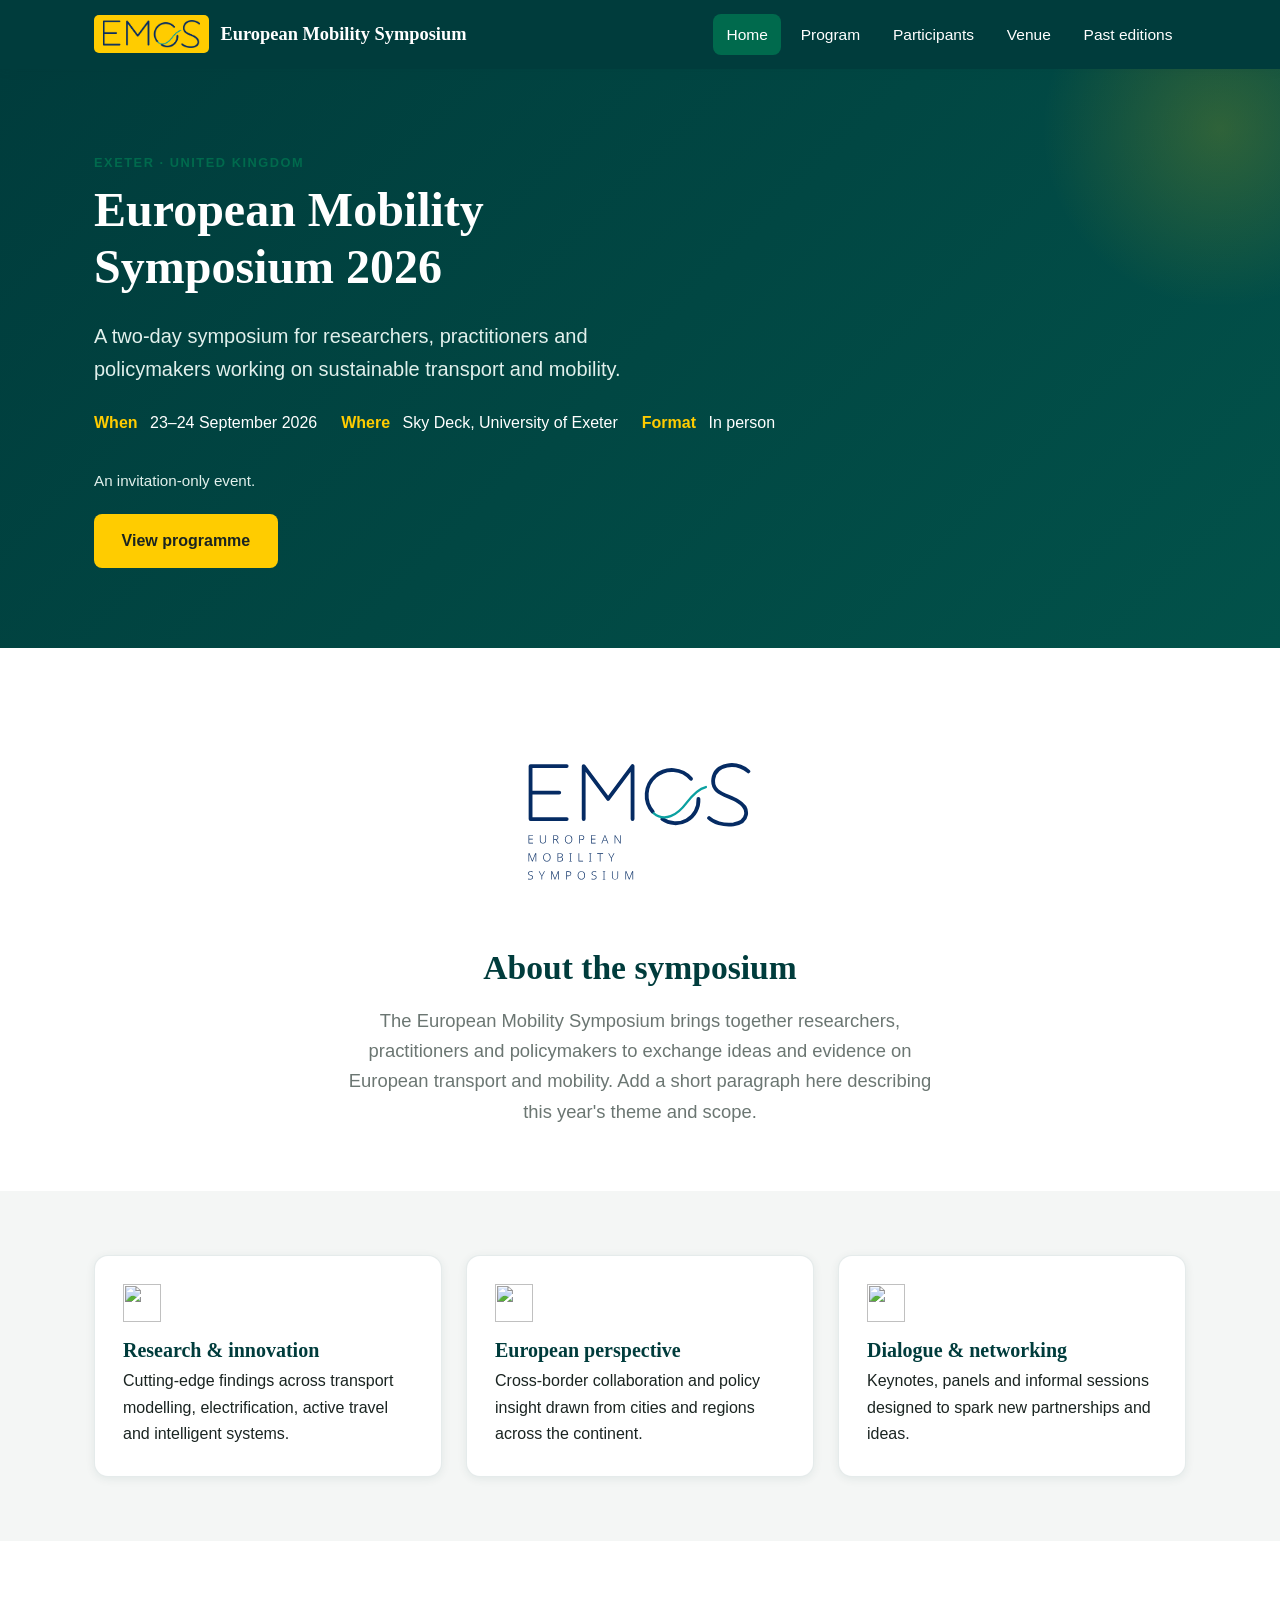
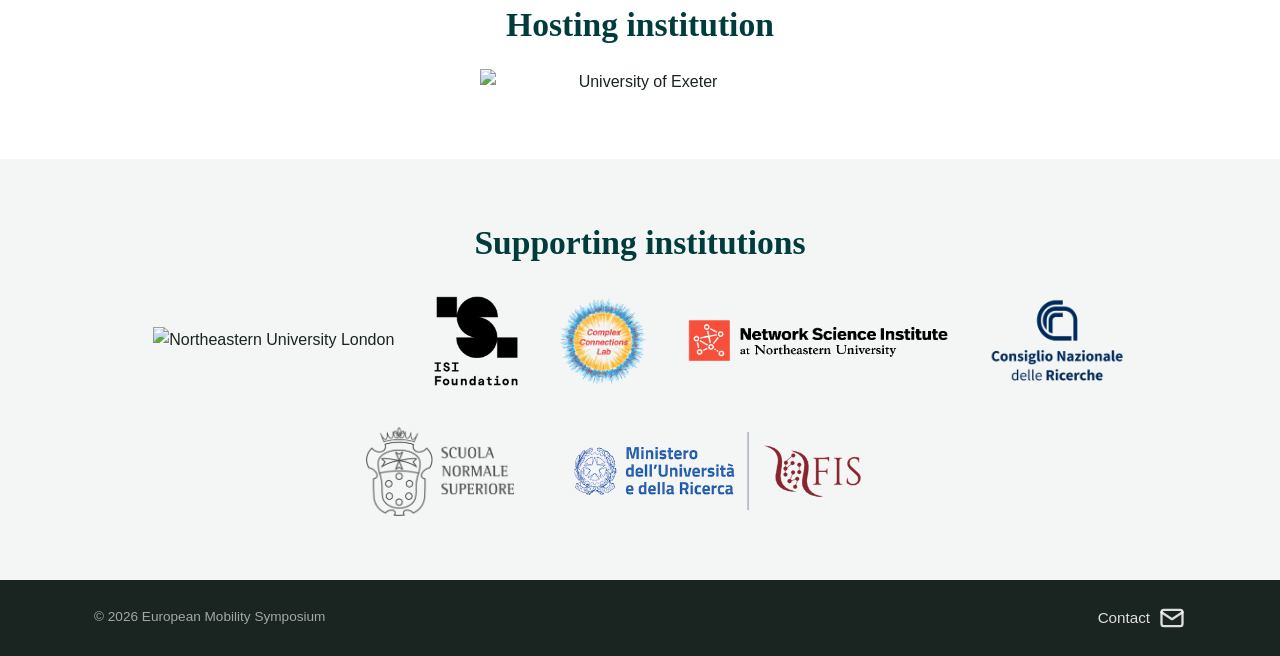
==== index.html @ 762434c1 "Add EMoS logo: simple mark in nav, full logo in about section" ====
<!DOCTYPE html>
<html lang="en">
<head>
  <meta charset="UTF-8" />
  <meta name="viewport" content="width=device-width, initial-scale=1.0" />
  <title>European Mobility Symposium</title>
  <meta name="description" content="The European Mobility Symposium brings together researchers, practitioners and policymakers shaping the future of sustainable mobility across Europe." />
  <link rel="stylesheet" href="styles.css" />
</head>
<body>
  <a class="sr-only" href="#main">Skip to content</a>

  <header class="site-header">
    <nav class="nav" aria-label="Primary">
      <a class="nav__brand" href="index.html">
        <span class="nav__logo"><img src="logos/EMoSSimple.png" alt="" /></span>
        <span>European Mobility Symposium</span>
      </a>
      <button class="nav__toggle" aria-expanded="false" aria-controls="nav-links" aria-label="Toggle navigation">&#9776;</button>
      <ul class="nav__links" id="nav-links">
        <li><a href="index.html" class="is-active">Home</a></li>
        <li><a href="program.html">Program</a></li>
        <li><a href="participants.html">Participants</a></li>
        <li><a href="venue.html">Venue</a></li>
        <li><a href="past-editions.html">Past editions</a></li>
      </ul>
    </nav>
  </header>

  <main id="main">
    <section class="hero">
      <div class="hero__anim" aria-hidden="true">
        <svg id="hero-map" viewBox="0 0 700 560" preserveAspectRatio="xMidYMid slice"></svg>
      </div>
      <div class="container hero__content">
        <p class="eyebrow">Exeter &middot; United Kingdom</p>
        <h1>European Mobility Symposium 2026</h1>
        <p class="hero__lead">A two-day symposium for researchers, practitioners and policymakers working on sustainable transport and mobility.</p>
        <div class="hero__meta">
          <div class="hero__meta-item"><span>When</span>&nbsp;23&ndash;24 September 2026</div>
          <div class="hero__meta-item"><span>Where</span>&nbsp;Sky Deck, University of Exeter</div>
          <div class="hero__meta-item"><span>Format</span>&nbsp;In person</div>
        </div>
        <p style="margin: 0 0 1.25rem; color: var(--green-tint); font-size: 0.95rem;">An invitation-only event.</p>
        <div class="hero__actions">
          <a class="btn btn--primary" href="program.html">View programme</a>
        </div>
      </div>
    </section>

    <section class="section">
      <div class="container text-center">
        <img class="about-logo" src="logos/EMoS_logo.svg" alt="European Mobility Symposium" />
        <h2>About the symposium</h2>
        <p class="lead" style="margin: 0 auto;">The European Mobility Symposium brings together researchers, practitioners and policymakers to exchange ideas and evidence on European transport and mobility. Add a short paragraph here describing this year's theme and scope.</p>
      </div>
    </section>

    <section class="section section--tint">
      <div class="container">
        <div class="grid grid--3">
          <article class="card">
            <img class="card__icon-img" src="icons/mobility.png" alt="" />
            <h3>Research &amp; innovation</h3>
            <p>Cutting-edge findings across transport modelling, electrification, active travel and intelligent systems.</p>
          </article>
          <article class="card">
            <img class="card__icon-img" src="icons/europe.png" alt="" />
            <h3>European perspective</h3>
            <p>Cross-border collaboration and policy insight drawn from cities and regions across the continent.</p>
          </article>
          <article class="card">
            <img class="card__icon-img" src="icons/chat.png" alt="" />
            <h3>Dialogue &amp; networking</h3>
            <p>Keynotes, panels and informal sessions designed to spark new partnerships and ideas.</p>
          </article>
        </div>
      </div>
    </section>

    <section class="section">
      <div class="container text-center">
        <h2>Hosting institution</h2>
        <img class="host-logo" src="logos/Exeter.png" alt="University of Exeter" />
      </div>
    </section>

    <section class="section section--tint">
      <div class="container text-center">
        <h2>Supporting institutions</h2>
        <div class="logo-row">
          <img src="logos/NE-London.png" alt="Northeastern University London" style="max-height: 90px; width: auto;" />
          <img src="logos/isi_logo.png" alt="ISI Foundation" style="max-height: 90px; width: auto;" />
          <img src="logos/complex_connection_low.png" alt="Complex Connections Lab" style="max-height: 90px; width: auto;" />
          <img src="logos/netsi_hi.gif" alt="Network Science Institute at Northeastern University" style="max-height: 90px; max-width: 260px; width: auto;" />
          <img src="logos/logo_CNR.png" alt="Consiglio Nazionale delle Ricerche" style="max-height: 90px; width: auto;" />
          <img src="logos/SNS_logo.png" alt="Scuola Normale Superiore" style="max-height: 90px; width: auto;" />
          <img src="logos/MUR-FIS.png" alt="Ministero dell'Università e della Ricerca — Fondo Italiano per la Scienza" style="max-height: 90px; width: auto;" />
        </div>
      </div>
    </section>

  </main>

  <footer class="site-footer">
    <div class="container footer-row">
      <p class="footer-copy">&copy; 2026 European Mobility Symposium</p>
      <a href="#" class="footer-email" onclick="return emailUs(event)" aria-label="Email the symposium team">
        <span>Contact</span>
        <svg width="28" height="28" viewBox="0 0 24 24" fill="none" stroke="currentColor" stroke-width="2" stroke-linecap="round" stroke-linejoin="round" aria-hidden="true">
          <rect x="3" y="5" width="18" height="14" rx="2"></rect>
          <path d="m3 7 9 6 9-6"></path>
        </svg>
      </a>
    </div>
  </footer>

  <script>
    function emailUs(e) {
      if (e) e.preventDefault();
      var user = 'ems';
      var domain = 'biocomplexlab.org';
      window.location.href = 'mailto:' + user + String.fromCharCode(64) + domain;
      return false;
    }
    (function () {
      var toggle = document.querySelector('.nav__toggle');
      var links = document.getElementById('nav-links');
      if (toggle && links) {
        toggle.addEventListener('click', function () {
          var open = links.classList.toggle('is-open');
          toggle.setAttribute('aria-expanded', open ? 'true' : 'false');
        });
      }
    })();
  </script>

  <script src="https://cdnjs.cloudflare.com/ajax/libs/d3/7.8.5/d3.min.js"></script>
  <script src="https://cdnjs.cloudflare.com/ajax/libs/topojson/3.0.2/topojson.min.js"></script>
  <script>
    (function () {
      var el = document.getElementById('hero-map');
      if (!el || typeof d3 === 'undefined' || typeof topojson === 'undefined') return;

      var W = 700, H = 560;
      var cities = {
        Exeter:[-3.53,50.72], London:[-0.13,51.51], Dublin:[-6.26,53.35], Paris:[2.35,48.85],
        Brussels:[4.35,50.85], Amsterdam:[4.90,52.37], Berlin:[13.40,52.52], Munich:[11.58,48.14],
        Zurich:[8.54,47.37], Vienna:[16.37,48.21], Prague:[14.42,50.08], Warsaw:[21.01,52.23],
        Copenhagen:[12.57,55.68], Stockholm:[18.07,59.33], Oslo:[10.75,59.91], Helsinki:[24.94,60.17],
        Madrid:[-3.70,40.42], Barcelona:[2.17,41.39], Lisbon:[-9.14,38.72], Rome:[12.50,41.90],
        Athens:[23.73,37.98], Budapest:[19.04,47.50], Milan:[9.19,45.46]
      };
      var links = [
        ['Exeter','London'],['Exeter','Dublin'],['Exeter','Paris'],['Exeter','Madrid'],['Exeter','Berlin'],
        ['Exeter','Rome'],['Exeter','Lisbon'],['Exeter','Stockholm'],['Exeter','Athens'],
        ['London','Paris'],['London','Amsterdam'],['Paris','Madrid'],['Paris','Berlin'],['Paris','Milan'],
        ['Paris','Brussels'],['Berlin','Warsaw'],['Berlin','Copenhagen'],['Berlin','Prague'],['Berlin','Vienna'],
        ['Madrid','Barcelona'],['Madrid','Lisbon'],['Rome','Milan'],['Rome','Athens'],['Rome','Vienna'],
        ['Vienna','Budapest'],['Warsaw','Helsinki'],['Copenhagen','Stockholm'],['Stockholm','Oslo'],
        ['Stockholm','Helsinki'],['Munich','Zurich'],['Zurich','Milan'],['Amsterdam','Berlin']
      ];

      function arc(a, b) {
        if (!a || !b) return "";
        var x1=a[0], y1=a[1], x2=b[0], y2=b[1];
        var dx=x2-x1, dy=y2-y1, dr=Math.hypot(dx,dy) || 1;
        var mx=(x1+x2)/2, my=(y1+y2)/2, k=dr*0.22;
        return 'M'+x1+','+y1+' Q'+(mx-dy/dr*k)+','+(my+dx/dr*k)+' '+x2+','+y2;
      }

      var SVGNS = 'http://www.w3.org/2000/svg';
      var svg = d3.select('#hero-map');
      d3.json('https://cdn.jsdelivr.net/npm/world-atlas@2/countries-110m.json').then(function (world) {
        var allF = topojson.feature(world, world.objects.countries).features;
        var europe = allF.filter(function (f) { var c = d3.geoCentroid(f); return c[0]>-25 && c[0]<45 && c[1]>34 && c[1]<72; });
        var proj = d3.geoMercator().fitExtent([[20,20],[W-20,H-20]], {type:'FeatureCollection', features:europe});
        var path = d3.geoPath(proj);
        svg.append('g').selectAll('path').data(europe).join('path')
          .attr('fill','rgba(159,225,203,0.05)').attr('stroke','rgba(159,225,203,0.20)').attr('stroke-width',0.6).attr('d',path);

        var P = {};
        Object.keys(cities).forEach(function (k) { P[k] = proj(cities[k]); });

        var netG = svg.append('g');
        var signalG = svg.append('g').node();
        var ringG = svg.append('g').node();
        var nodeG = svg.append('g');
        links.forEach(function (l) { netG.append('path').attr('fill','none').attr('stroke','rgba(255,255,255,0.06)').attr('stroke-width',1).attr('d', arc(P[l[0]],P[l[1]])); });
        Object.keys(P).forEach(function (k) {
          var hub = k === 'Exeter';
          nodeG.append('circle').attr('cx',P[k][0]).attr('cy',P[k][1]).attr('r', hub?4:2)
            .attr('fill', hub ? '#FFCC00' : 'rgba(255,255,255,0.7)');
        });

        var names = Object.keys(P);
        var byCity = {};
        links.forEach(function (l) { (byCity[l[0]]=byCity[l[0]]||[]).push(l[1]); (byCity[l[1]]=byCity[l[1]]||[]).push(l[0]); });

        var ripples = [], signals = [];
        var RING_MS = 2600, RING_MAXR = 46, SIG_MS = 1700;

        function spawn(city) {
          var c = P[city];
          var ring = document.createElementNS(SVGNS, 'circle');
          ring.setAttribute('fill','none'); ring.setAttribute('stroke-width','1.2');
          ring.setAttribute('cx', c[0]); ring.setAttribute('cy', c[1]); ring.setAttribute('r', 4);
          ring.setAttribute('stroke', city === 'Exeter' ? '#FFCC00' : '#9FE1CB');
          ringG.appendChild(ring);
          ripples.push({ el: ring, t0: performance.now() });

          (byCity[city] || []).forEach(function (nb) {
            if (Math.random() < 0.55) return;
            var sig = document.createElementNS(SVGNS, 'path');
            sig.setAttribute('fill','none'); sig.setAttribute('stroke','#FFCC00');
            sig.setAttribute('stroke-width','1.4'); sig.setAttribute('stroke-linecap','round');
            sig.setAttribute('d', arc(P[city], P[nb]));
            signalG.appendChild(sig);
            var len = sig.getTotalLength();
            sig.setAttribute('stroke-dasharray', len);
            sig.setAttribute('stroke-dashoffset', len);
            signals.push({ el: sig, len: len, t0: performance.now() });
          });
        }

        function loop(now) {
          for (var i = ripples.length - 1; i >= 0; i--) {
            var r = ripples[i], p = (now - r.t0) / RING_MS;
            if (p >= 1) { r.el.remove(); ripples.splice(i, 1); continue; }
            r.el.setAttribute('r', 4 + p * RING_MAXR);
            r.el.setAttribute('opacity', (1 - p) * 0.7);
          }
          for (var j = signals.length - 1; j >= 0; j--) {
            var s = signals[j], q = (now - s.t0) / SIG_MS;
            if (q >= 1) { s.el.remove(); signals.splice(j, 1); continue; }
            var draw = Math.min(q / 0.6, 1);
            s.el.setAttribute('stroke-dashoffset', s.len * (1 - draw));
            s.el.setAttribute('opacity', q < 0.6 ? 0.8 : (1 - (q - 0.6) / 0.4) * 0.8);
          }
          requestAnimationFrame(loop);
        }
        requestAnimationFrame(loop);

        spawn('Exeter');
        setInterval(function () { spawn(names[(Math.random() * names.length) | 0]); }, 1100);
        setInterval(function () { spawn('Exeter'); }, 4200);
      }).catch(function (e) { console.error('Hero map:', e); });
    })();
  </script>
</body>
</html>
---- styles.css ----
/* ==========================================================================
   European Mobility Symposium — unified stylesheet
   Palette: University of Exeter green + European Union blue & gold
   ========================================================================== */

:root {
  /* Brand core */
  --green-deep:      #003C3C;  /* Exeter deep green — primary */
  --green-highlight: #006A4D;  /* highlight green — links, accents */

  /* European accents */
  --eu-blue:         #003399;  /* EU reflex blue */
  --eu-blue-bright:  #3266ad;  /* brighter blue for lighter contexts */
  --eu-gold:         #FFCC00;  /* euro gold — primary CTA */
  --eu-gold-dark:    #B38F00;  /* gold for text on light backgrounds */

  /* Neutrals */
  --mist:            #F4F6F5;
  --slate:           #6B7672;
  --ink:             #1A2421;
  --white:           #FFFFFF;
  --green-tint:      #E1F0EC;  /* pale green surface */

  /* Typography */
  --font-sans: "Segoe UI", Roboto, Helvetica, Arial, sans-serif;
  --font-serif: Georgia, "Times New Roman", serif;

  /* Layout */
  --maxw: 1140px;
  --radius: 8px;
  --radius-lg: 14px;
  --shadow: 0 2px 10px rgba(0, 60, 60, 0.08);
  --shadow-lg: 0 8px 30px rgba(0, 60, 60, 0.12);
  --transition: 0.2s ease;
}

/* --------------------------------------------------------------------------
   Base
   -------------------------------------------------------------------------- */
*,
*::before,
*::after { box-sizing: border-box; }

html { scroll-behavior: smooth; }

body {
  margin: 0;
  font-family: var(--font-sans);
  color: var(--ink);
  background: var(--white);
  line-height: 1.65;
  -webkit-font-smoothing: antialiased;
}

h1, h2, h3, h4 {
  font-family: var(--font-serif);
  line-height: 1.2;
  color: var(--green-deep);
  margin: 0 0 0.5em;
  font-weight: 600;
}

h1 { font-size: clamp(2rem, 4vw, 3rem); }
h2 { font-size: clamp(1.5rem, 3vw, 2.1rem); }
h3 { font-size: 1.25rem; }

p { margin: 0 0 1rem; }

a {
  color: var(--green-highlight);
  text-decoration: none;
  transition: color var(--transition);
}
a:hover { color: var(--green-deep); text-decoration: underline; }

img { max-width: 100%; display: block; }

.container {
  width: 100%;
  max-width: var(--maxw);
  margin: 0 auto;
  padding: 0 1.5rem;
}

.section { padding: 4rem 0; }
.section--tint { background: var(--mist); }
.section--green {
  background: var(--green-deep);
  color: var(--white);
}
.section--green h2,
.section--green h3 { color: var(--white); }

.text-center { text-align: center; }
.lead { font-size: 1.15rem; color: var(--slate); max-width: 60ch; }
.section--green .lead { color: var(--green-tint); }

.eyebrow {
  display: inline-block;
  text-transform: uppercase;
  letter-spacing: 0.12em;
  font-size: 0.8rem;
  font-weight: 700;
  color: var(--green-highlight);
  margin-bottom: 0.5rem;
}
.section--green .eyebrow { color: var(--eu-gold); }

/* --------------------------------------------------------------------------
   Buttons
   -------------------------------------------------------------------------- */
.btn {
  display: inline-block;
  padding: 0.75rem 1.6rem;
  border-radius: var(--radius);
  font-weight: 600;
  font-size: 1rem;
  border: 2px solid transparent;
  cursor: pointer;
  transition: all var(--transition);
  text-decoration: none;
}
.btn:hover { text-decoration: none; transform: translateY(-1px); }

.btn--primary {
  background: var(--eu-gold);
  color: var(--ink);
}
.btn--primary:hover { background: #ffd633; color: var(--ink); }

.btn--secondary {
  background: transparent;
  color: var(--white);
  border-color: var(--eu-blue-bright);
}
.btn--secondary:hover { background: rgba(50, 102, 173, 0.2); color: var(--white); }

.btn--outline {
  background: transparent;
  color: var(--green-deep);
  border-color: var(--green-deep);
}
.btn--outline:hover { background: var(--green-deep); color: var(--white); }

/* --------------------------------------------------------------------------
   Header / navigation
   -------------------------------------------------------------------------- */
.site-header {
  position: sticky;
  top: 0;
  z-index: 100;
  background: var(--green-deep);
  color: var(--white);
  box-shadow: var(--shadow);
}
.nav {
  display: flex;
  align-items: center;
  justify-content: space-between;
  padding: 0.85rem 1.5rem;
  max-width: var(--maxw);
  margin: 0 auto;
}
.nav__brand {
  display: flex;
  align-items: center;
  gap: 0.7rem;
  color: var(--white);
  font-family: var(--font-serif);
  font-weight: 600;
  font-size: 1.15rem;
  text-decoration: none;
}
.nav__brand:hover { color: var(--white); text-decoration: none; }
.nav__logo {
  background: var(--eu-gold);
  border-radius: 5px;
  padding: 5px 9px;
  display: inline-flex;
  align-items: center;
  flex-shrink: 0;
}
.nav__logo img { height: 28px; width: auto; display: block; }
.nav__links {
  display: flex;
  align-items: center;
  gap: 0.35rem;
  list-style: none;
  margin: 0;
  padding: 0;
}
.nav__links a {
  display: block;
  color: var(--white);
  padding: 0.5rem 0.85rem;
  border-radius: var(--radius);
  font-size: 0.97rem;
  font-weight: 500;
  transition: background var(--transition);
}
.nav__links a:hover {
  background: rgba(255, 255, 255, 0.12);
  text-decoration: none;
  color: var(--white);
}
.nav__links a.is-active {
  background: var(--green-highlight);
  color: var(--white);
}
.nav__toggle {
  display: none;
  background: transparent;
  border: 0;
  color: var(--white);
  font-size: 1.6rem;
  cursor: pointer;
  line-height: 1;
}

@media (max-width: 820px) {
  .nav__toggle { display: block; }
  .nav__links {
    position: absolute;
    top: 100%;
    left: 0;
    right: 0;
    flex-direction: column;
    align-items: stretch;
    gap: 0;
    background: var(--green-deep);
    padding: 0.5rem 1rem 1rem;
    box-shadow: var(--shadow-lg);
    max-height: 0;
    overflow: hidden;
    transition: max-height var(--transition);
  }
  .nav__links.is-open { max-height: 24rem; }
  .nav__links a { padding: 0.75rem 0.85rem; }
}

/* --------------------------------------------------------------------------
   Hero
   -------------------------------------------------------------------------- */
.hero {
  background: linear-gradient(135deg, var(--green-deep) 0%, #02524a 100%);
  color: var(--white);
  padding: 5rem 0;
  position: relative;
  overflow: hidden;
}
.hero::after {
  content: "";
  position: absolute;
  right: -120px;
  top: -120px;
  width: 360px;
  height: 360px;
  border-radius: 50%;
  background: radial-gradient(circle, rgba(255,204,0,0.18), transparent 70%);
  z-index: 1;
  pointer-events: none;
}
.hero__content { position: relative; z-index: 2; }
.hero__anim {
  position: absolute;
  top: 0;
  right: 0;
  bottom: 0;
  width: 60%;
  z-index: 0;
  pointer-events: none;
  -webkit-mask-image: linear-gradient(to right, transparent 0%, #000 40%);
  mask-image: linear-gradient(to right, transparent 0%, #000 40%);
}
.hero__anim svg { width: 100%; height: 100%; display: block; }
@media (max-width: 900px) {
  .hero__anim { width: 100%; opacity: 0.3;
    -webkit-mask-image: none; mask-image: none; }
}
.hero h1 { color: var(--white); max-width: 18ch; }
.about-logo { display: block; width: 340px; max-width: 100%; height: auto; margin: 0 auto 1.5rem; }
.hero__lead { font-size: 1.25rem; color: var(--green-tint); max-width: 55ch; }
.hero__meta {
  display: flex;
  flex-wrap: wrap;
  gap: 1.5rem;
  margin: 1.5rem 0 2rem;
}
.hero__meta-item {
  display: flex;
  align-items: center;
  gap: 0.5rem;
  font-weight: 500;
}
.hero__meta-item span { color: var(--eu-gold); font-weight: 700; }
.hero__actions { display: flex; flex-wrap: wrap; gap: 1rem; }

/* --------------------------------------------------------------------------
   Page header (interior pages)
   -------------------------------------------------------------------------- */
.page-head {
  background: linear-gradient(135deg, var(--green-deep) 0%, #02524a 100%);
  color: var(--white);
  padding: 3.5rem 0;
}
.page-head h1 { color: var(--white); margin-bottom: 0.25rem; }
.page-head p { color: var(--green-tint); font-size: 1.1rem; margin: 0; }

/* --------------------------------------------------------------------------
   Cards & grids
   -------------------------------------------------------------------------- */
.grid {
  display: grid;
  gap: 1.5rem;
}
.grid--2 { grid-template-columns: repeat(auto-fit, minmax(280px, 1fr)); }
.grid--3 { grid-template-columns: repeat(auto-fit, minmax(240px, 1fr)); }

.card {
  background: var(--white);
  border: 1px solid rgba(0, 60, 60, 0.1);
  border-radius: var(--radius-lg);
  padding: 1.75rem;
  box-shadow: var(--shadow);
  transition: transform var(--transition), box-shadow var(--transition);
}
.card:hover { transform: translateY(-3px); box-shadow: var(--shadow-lg); }
.card__icon {
  width: 48px;
  height: 48px;
  border-radius: 50%;
  background: var(--green-tint);
  color: var(--green-deep);
  display: grid;
  place-items: center;
  font-size: 1.4rem;
  font-weight: 700;
  margin-bottom: 1rem;
}
.card__icon-img {
  display: block;
  width: 38px;
  height: 38px;
  object-fit: contain;
  margin: 0 0 1rem;
}
.card h3 { margin-bottom: 0.4rem; }
.card p:last-child { margin-bottom: 0; }

/* --------------------------------------------------------------------------
   Program / schedule
   -------------------------------------------------------------------------- */
.schedule { border-left: 3px solid var(--green-tint); margin-left: 0.5rem; }
.schedule__item {
  position: relative;
  padding: 0 0 2rem 2rem;
}
.schedule__item::before {
  content: "";
  position: absolute;
  left: -9px;
  top: 4px;
  width: 15px;
  height: 15px;
  border-radius: 50%;
  background: var(--eu-gold);
  border: 3px solid var(--white);
  box-shadow: 0 0 0 1px var(--green-highlight);
}
.schedule__time {
  font-weight: 700;
  color: var(--green-highlight);
  font-size: 0.95rem;
}
.schedule__title { margin: 0.15rem 0 0.25rem; font-size: 1.15rem; }
.schedule__meta { color: var(--slate); font-size: 0.9rem; margin: 0; }

.schedule__item--break .schedule__title {
  display: inline-block;
  background: #FFF3CC;
  color: #7A5C00;
  font-family: var(--font-sans);
  font-size: 0.95rem;
  font-weight: 600;
  padding: 0.35rem 0.9rem;
  border-radius: 999px;
}
.schedule__item--break::before { background: #E0A800; }

.day-tabs {
  display: flex;
  flex-wrap: wrap;
  gap: 0.5rem;
  margin-bottom: 2rem;
}
.day-tab {
  padding: 0.6rem 1.2rem;
  border-radius: var(--radius);
  background: var(--mist);
  color: var(--green-deep);
  font-weight: 600;
  border: 1px solid transparent;
  cursor: pointer;
}
.day-tab.is-active {
  background: var(--green-deep);
  color: var(--white);
}

/* --------------------------------------------------------------------------
   Speakers / attendees
   -------------------------------------------------------------------------- */
.person {
  text-align: center;
}
.person__photo {
  width: 130px;
  height: 130px;
  border-radius: 50%;
  margin: 0 auto 1rem;
  object-fit: cover;
  background: var(--green-tint);
  border: 4px solid var(--white);
  box-shadow: var(--shadow);
  filter: grayscale(100%);
  transition: filter 0.3s ease;
}
.person:hover .person__photo { filter: grayscale(0%); }
.person__name { margin: 0; font-size: 1.1rem; }
.person__role { color: var(--green-highlight); font-weight: 600; font-size: 0.92rem; margin: 0.1rem 0; }
.person__org { color: var(--slate); font-size: 0.88rem; margin: 0; }

/* --------------------------------------------------------------------------
   Stats
   -------------------------------------------------------------------------- */
.stats {
  display: grid;
  grid-template-columns: repeat(auto-fit, minmax(160px, 1fr));
  gap: 1.5rem;
  text-align: center;
}
.stat__num {
  font-family: var(--font-serif);
  font-size: 2.6rem;
  font-weight: 700;
  color: var(--eu-gold);
  line-height: 1;
}
.section:not(.section--green) .stat__num { color: var(--green-highlight); }
.stat__label { color: inherit; font-size: 0.95rem; margin: 0.35rem 0 0; opacity: 0.9; }

/* --------------------------------------------------------------------------
   Venue
   -------------------------------------------------------------------------- */
.split {
  display: grid;
  grid-template-columns: 1fr 1fr;
  gap: 2.5rem;
  align-items: center;
}
@media (max-width: 820px) { .split { grid-template-columns: 1fr; } }

.info-list { list-style: none; padding: 0; margin: 0; }
.info-list li {
  padding: 0.75rem 0;
  border-bottom: 1px solid rgba(0, 60, 60, 0.1);
  display: flex;
  gap: 0.75rem;
}
.info-list li:last-child { border-bottom: 0; }
.info-list strong { color: var(--green-deep); min-width: 120px; display: inline-block; }

.map-embed {
  width: 100%;
  aspect-ratio: 4 / 3;
  border: 0;
  border-radius: var(--radius-lg);
  box-shadow: var(--shadow);
}

/* --------------------------------------------------------------------------
   Past editions
   -------------------------------------------------------------------------- */
.edition {
  display: grid;
  grid-template-columns: 120px 1fr;
  gap: 1.5rem;
  align-items: center;
  padding: 1.5rem;
  border-radius: var(--radius-lg);
  background: var(--white);
  border: 1px solid rgba(0, 60, 60, 0.1);
  box-shadow: var(--shadow);
}
.edition__year {
  font-family: var(--font-serif);
  font-size: 2.2rem;
  font-weight: 700;
  color: var(--green-deep);
  text-align: center;
  border-right: 2px solid var(--green-tint);
  padding-right: 1rem;
}
.edition h3 { margin: 0 0 0.25rem; }
.edition p { margin: 0; color: var(--slate); }
@media (max-width: 560px) {
  .edition { grid-template-columns: 1fr; }
  .edition__year { border-right: 0; border-bottom: 2px solid var(--green-tint); padding: 0 0 0.5rem; }
}

/* --------------------------------------------------------------------------
   Institutions / logos
   -------------------------------------------------------------------------- */
.host-logo {
  max-width: 320px;
  height: auto;
  margin: 1.5rem auto 0;
}
.logo-row {
  display: flex;
  flex-wrap: wrap;
  justify-content: center;
  align-items: center;
  gap: 2.5rem;
  margin-top: 2rem;
}
.logo-placeholder {
  width: 180px;
  height: 90px;
  border: 1px dashed rgba(0, 60, 60, 0.3);
  border-radius: var(--radius);
  display: grid;
  place-items: center;
  color: var(--slate);
  font-size: 0.85rem;
  background: var(--white);
}

/* --------------------------------------------------------------------------
   Footer
   -------------------------------------------------------------------------- */
.site-footer {
  background: var(--ink);
  color: rgba(255, 255, 255, 0.8);
  padding: 1.5rem 0;
}
.site-footer a { color: rgba(255, 255, 255, 0.85); }
.site-footer a:hover { color: var(--eu-gold); text-decoration: none; }
.footer-row {
  display: flex;
  align-items: center;
  justify-content: space-between;
  flex-wrap: wrap;
  gap: 1rem;
}
.footer-email {
  display: inline-flex;
  align-items: center;
  gap: 0.5rem;
  color: rgba(255, 255, 255, 0.85);
  font-size: 0.95rem;
  cursor: pointer;
}
.footer-email:hover { color: var(--eu-gold); text-decoration: none; }
.footer-email svg { flex-shrink: 0; }
.footer-copy {
  margin: 0;
  font-size: 0.85rem;
  color: rgba(255, 255, 255, 0.6);
}

/* Accessibility */
.sr-only {
  position: absolute;
  width: 1px; height: 1px;
  padding: 0; margin: -1px;
  overflow: hidden; clip: rect(0,0,0,0);
  white-space: nowrap; border: 0;
}
:focus-visible { outline: 3px solid var(--eu-gold); outline-offset: 2px; }
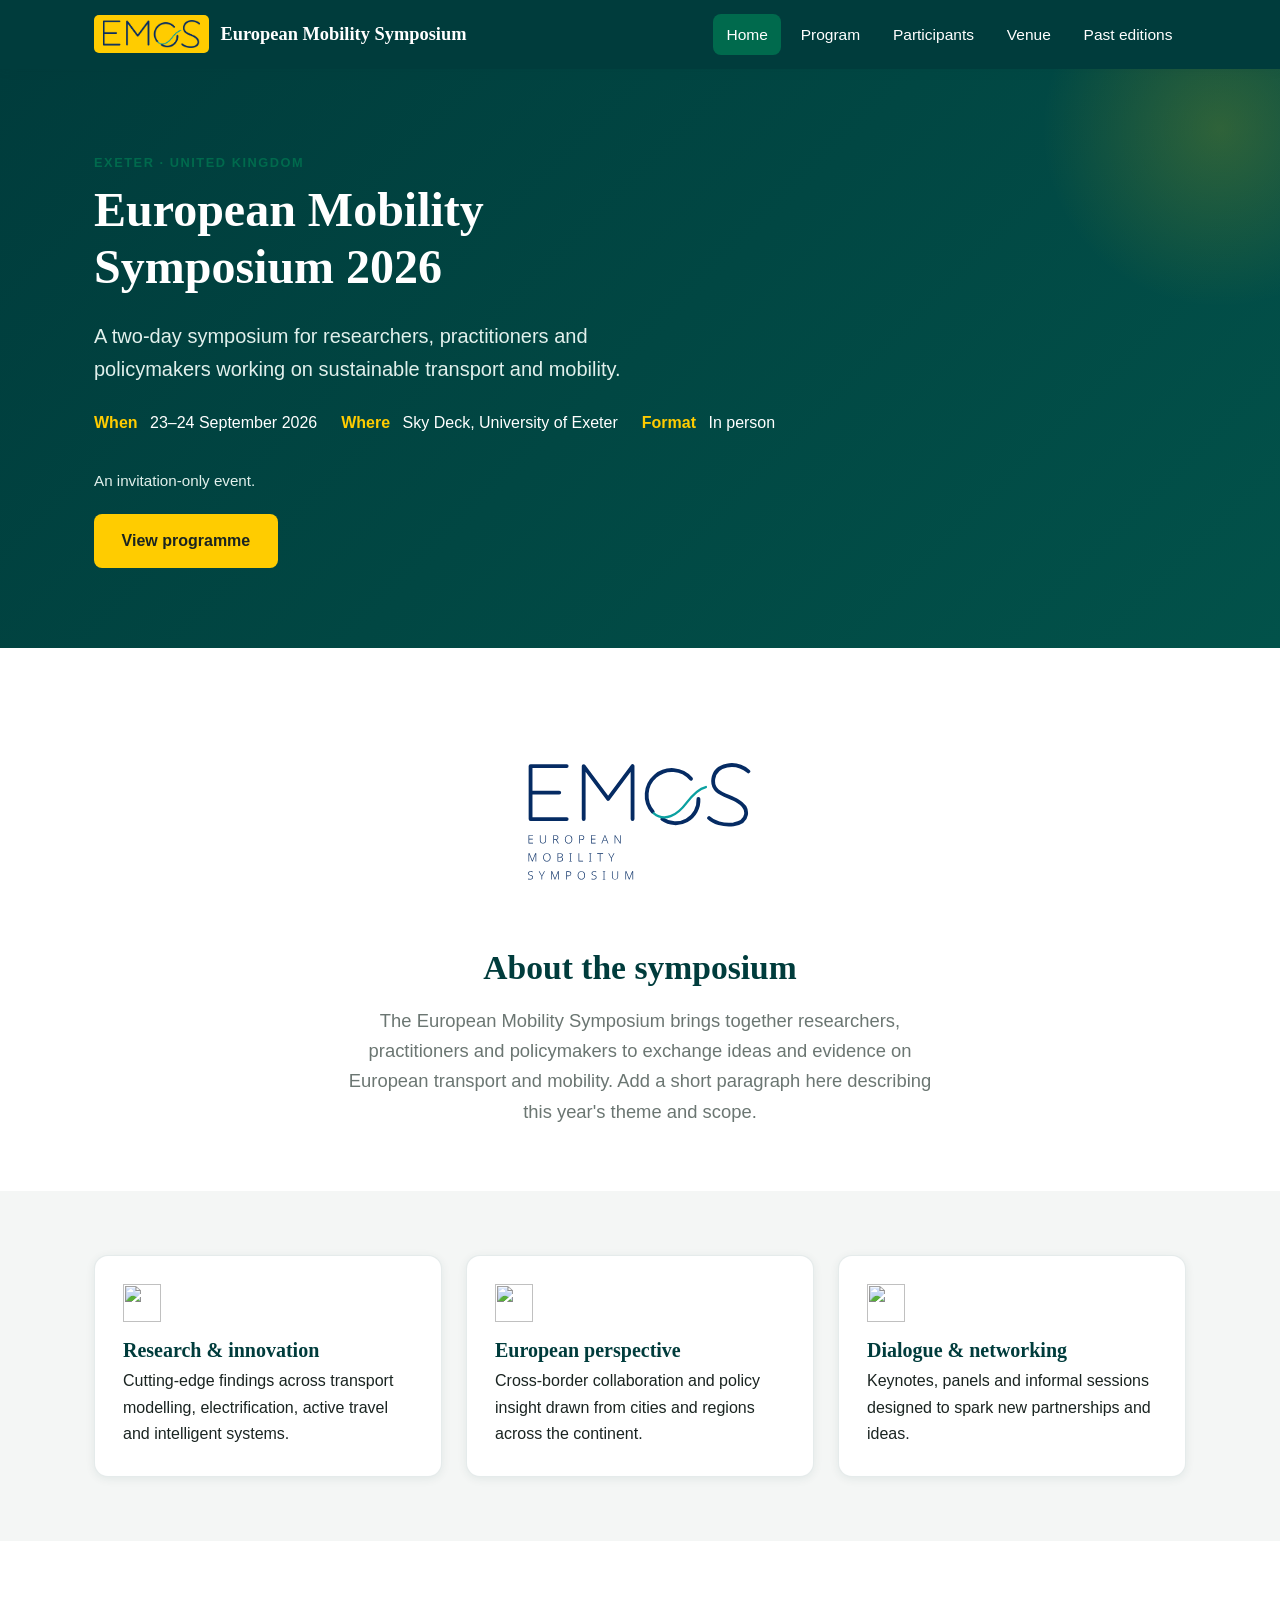
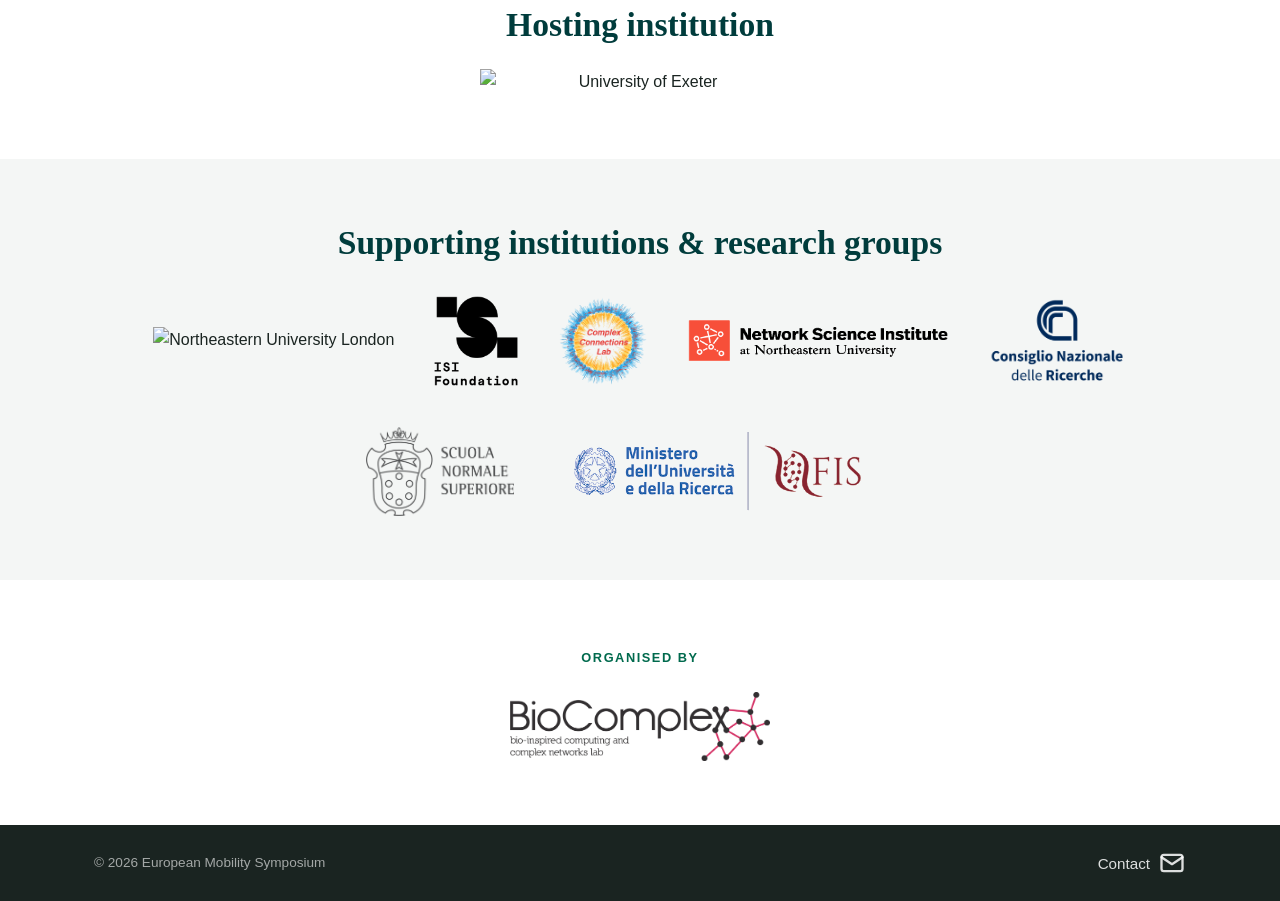
==== commit 33eab51d: "Add BioComplex organiser logo; rename supporting section heading" ====
--- a/index.html
+++ b/index.html
@@ -87,7 +87,7 @@
 
     <section class="section section--tint">
       <div class="container text-center">
-        <h2>Supporting institutions</h2>
+        <h2>Supporting institutions &amp; research groups</h2>
         <div class="logo-row">
           <img src="logos/NE-London.png" alt="Northeastern University London" style="max-height: 90px; width: auto;" />
           <img src="logos/isi_logo.png" alt="ISI Foundation" style="max-height: 90px; width: auto;" />
@@ -97,6 +97,13 @@
           <img src="logos/SNS_logo.png" alt="Scuola Normale Superiore" style="max-height: 90px; width: auto;" />
           <img src="logos/MUR-FIS.png" alt="Ministero dell'Università e della Ricerca — Fondo Italiano per la Scienza" style="max-height: 90px; width: auto;" />
         </div>
+      </div>
+    </section>
+
+    <section class="section">
+      <div class="container text-center">
+        <p class="eyebrow">Organised by</p>
+        <img class="org-logo" src="logos/biocomplexlab.png" alt="BioComplex Lab — bio-inspired computing and complex networks lab" />
       </div>
     </section>
 
--- a/styles.css
+++ b/styles.css
@@ -279,6 +279,7 @@
 }
 .hero h1 { color: var(--white); max-width: 18ch; }
 .about-logo { display: block; width: 340px; max-width: 100%; height: auto; margin: 0 auto 1.5rem; }
+.org-logo { display: block; width: 260px; max-width: 100%; height: auto; margin: 1rem auto 0; }
 .hero__lead { font-size: 1.25rem; color: var(--green-tint); max-width: 55ch; }
 .hero__meta {
   display: flex;
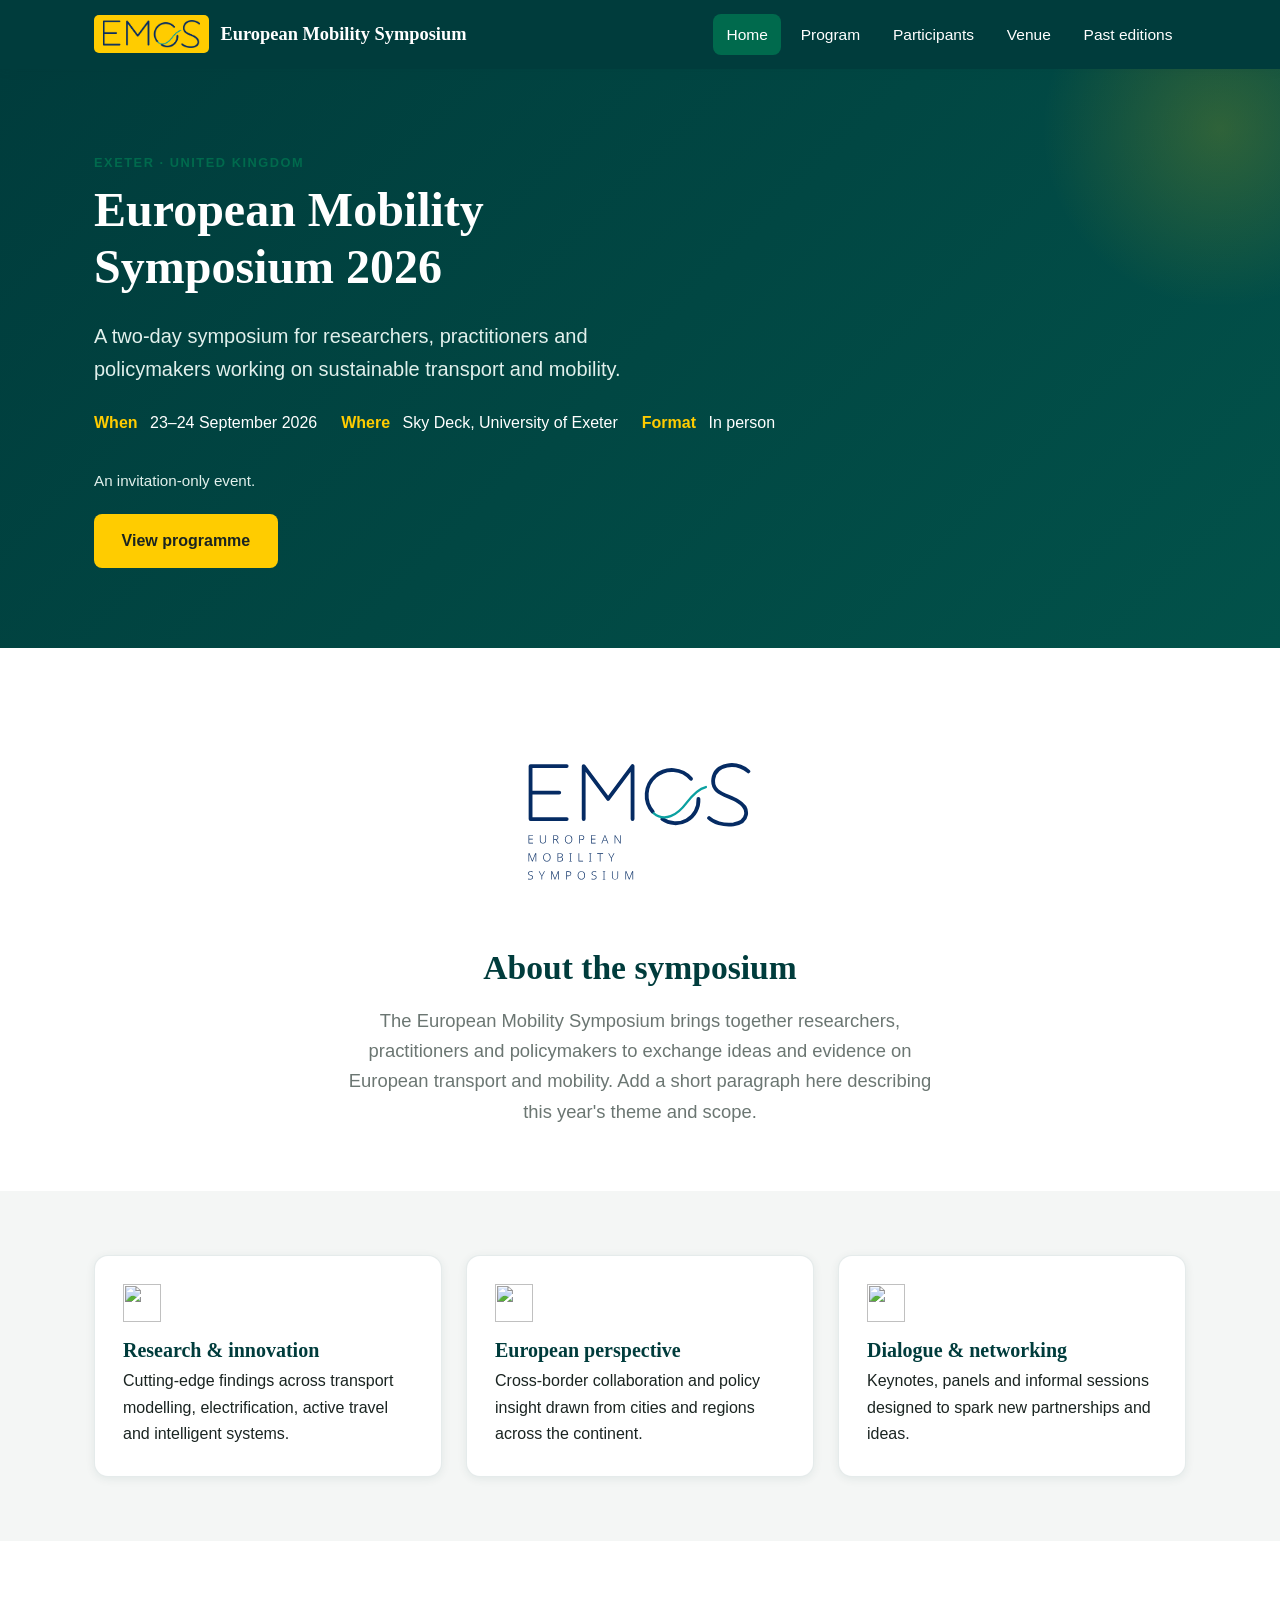
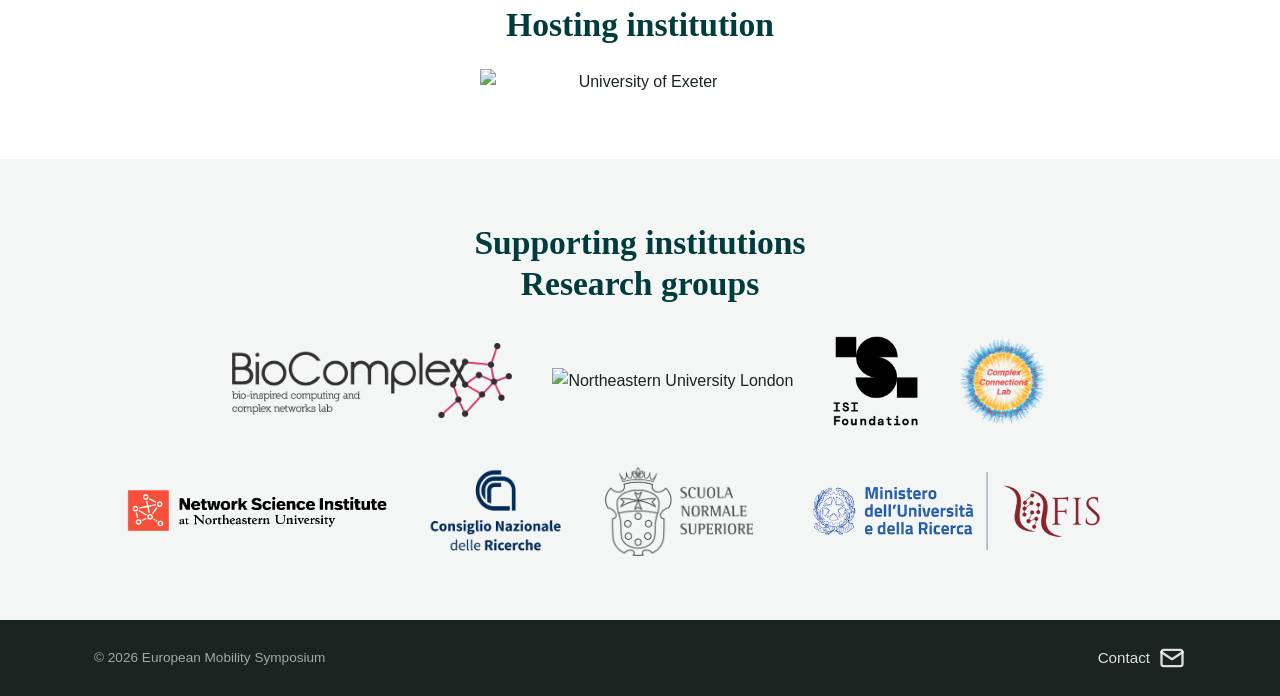
==== commit ba5a7fbd: "Move BioComplex logo into supporting row; two-line heading; add Calafiori and Ramasco" ====
--- a/index.html
+++ b/index.html
@@ -87,8 +87,9 @@
 
     <section class="section section--tint">
       <div class="container text-center">
-        <h2>Supporting institutions &amp; research groups</h2>
+        <h2>Supporting institutions<br />Research groups</h2>
         <div class="logo-row">
+          <img src="logos/biocomplexlab.png" alt="BioComplex Lab" style="max-height: 90px; max-width: 280px; width: auto;" />
           <img src="logos/NE-London.png" alt="Northeastern University London" style="max-height: 90px; width: auto;" />
           <img src="logos/isi_logo.png" alt="ISI Foundation" style="max-height: 90px; width: auto;" />
           <img src="logos/complex_connection_low.png" alt="Complex Connections Lab" style="max-height: 90px; width: auto;" />
@@ -97,13 +98,6 @@
           <img src="logos/SNS_logo.png" alt="Scuola Normale Superiore" style="max-height: 90px; width: auto;" />
           <img src="logos/MUR-FIS.png" alt="Ministero dell'Università e della Ricerca — Fondo Italiano per la Scienza" style="max-height: 90px; width: auto;" />
         </div>
-      </div>
-    </section>
-
-    <section class="section">
-      <div class="container text-center">
-        <p class="eyebrow">Organised by</p>
-        <img class="org-logo" src="logos/biocomplexlab.png" alt="BioComplex Lab — bio-inspired computing and complex networks lab" />
       </div>
     </section>
 
--- a/styles.css
+++ b/styles.css
@@ -279,7 +279,6 @@
 }
 .hero h1 { color: var(--white); max-width: 18ch; }
 .about-logo { display: block; width: 340px; max-width: 100%; height: auto; margin: 0 auto 1.5rem; }
-.org-logo { display: block; width: 260px; max-width: 100%; height: auto; margin: 1rem auto 0; }
 .hero__lead { font-size: 1.25rem; color: var(--green-tint); max-width: 55ch; }
 .hero__meta {
   display: flex;
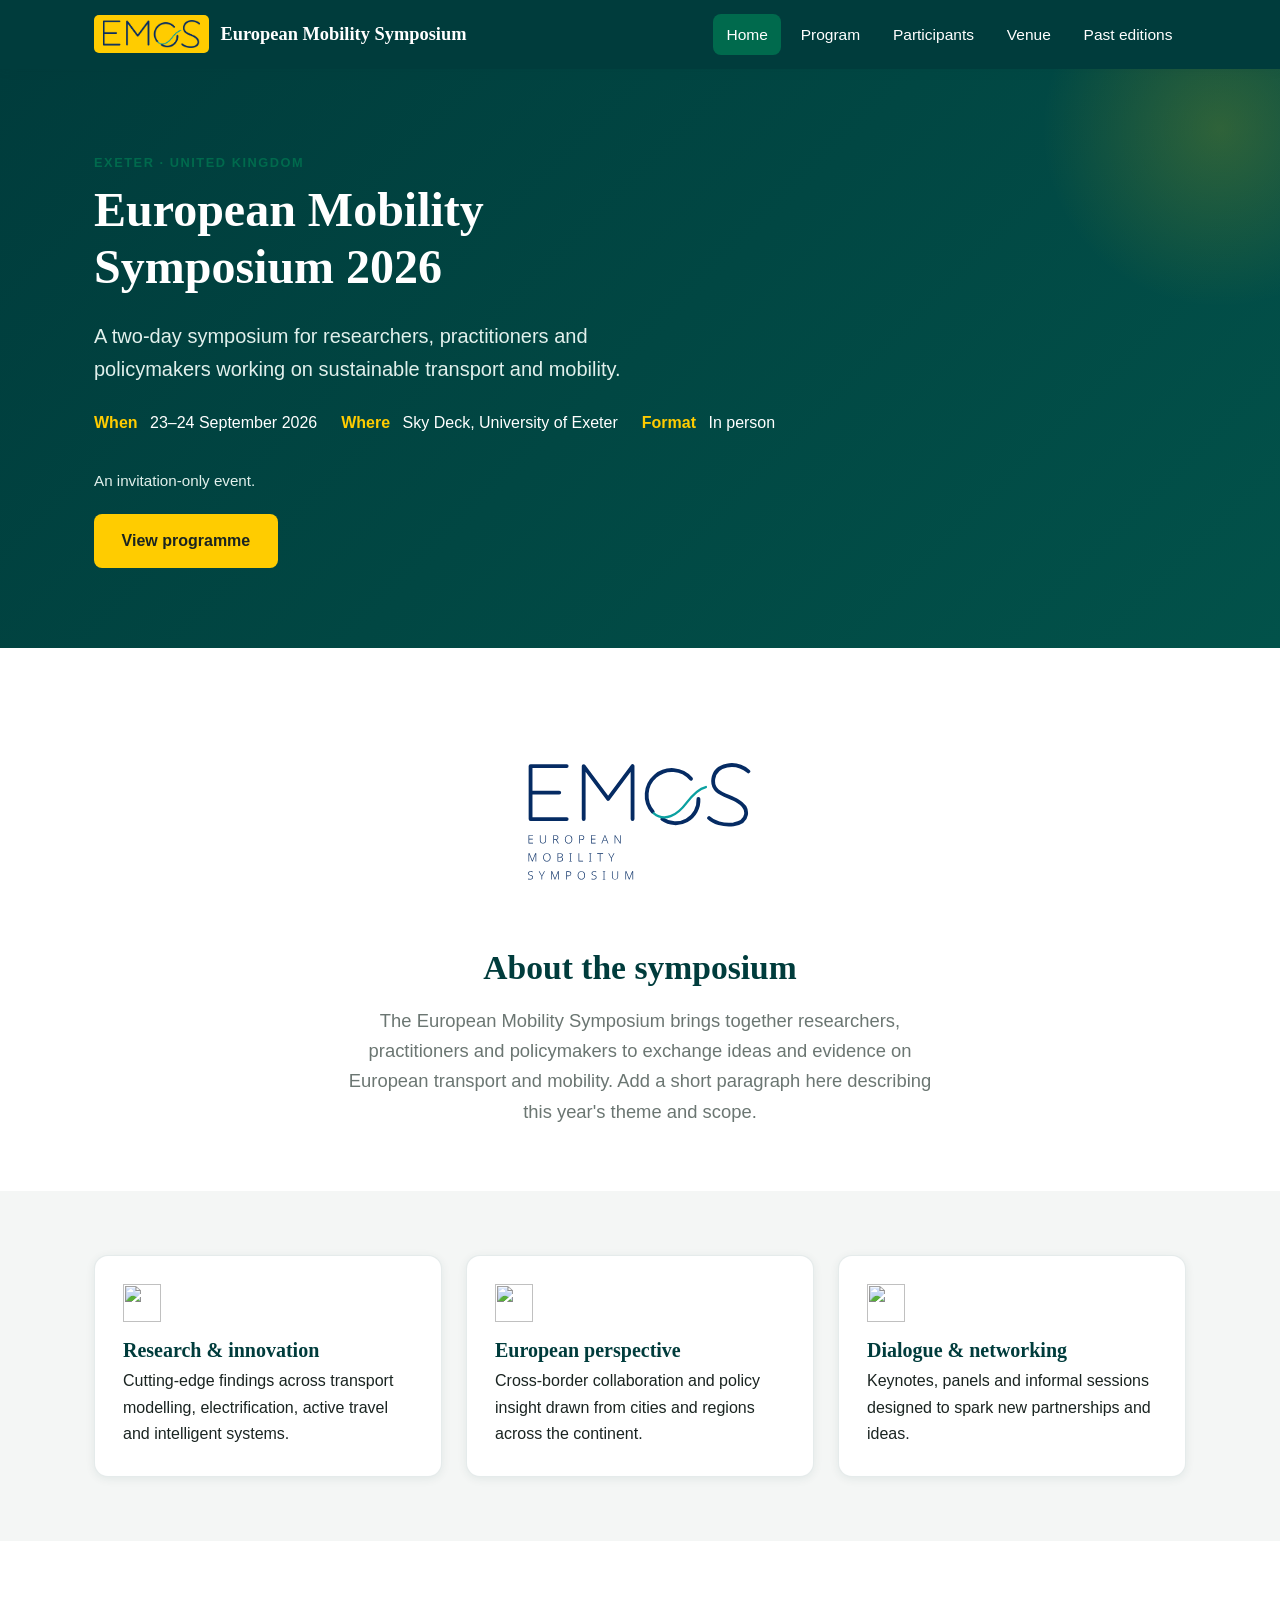
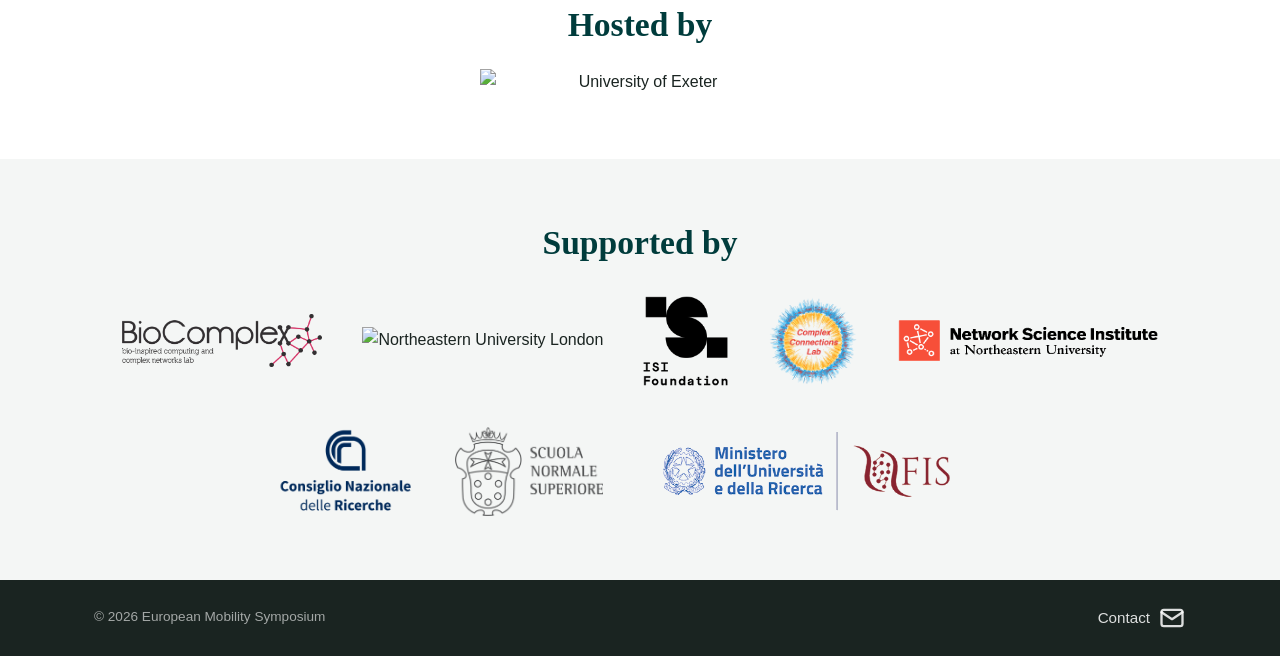
==== commit 5495f807: "Shrink BioComplex logo; rename headings to Hosted by / Supported by" ====
--- a/index.html
+++ b/index.html
@@ -80,16 +80,16 @@
 
     <section class="section">
       <div class="container text-center">
-        <h2>Hosting institution</h2>
+        <h2>Hosted by</h2>
         <img class="host-logo" src="logos/Exeter.png" alt="University of Exeter" />
       </div>
     </section>
 
     <section class="section section--tint">
       <div class="container text-center">
-        <h2>Supporting institutions<br />Research groups</h2>
+        <h2>Supported by</h2>
         <div class="logo-row">
-          <img src="logos/biocomplexlab.png" alt="BioComplex Lab" style="max-height: 90px; max-width: 280px; width: auto;" />
+          <img src="logos/biocomplexlab.png" alt="BioComplex Lab" style="max-height: 58px; max-width: 200px; width: auto;" />
           <img src="logos/NE-London.png" alt="Northeastern University London" style="max-height: 90px; width: auto;" />
           <img src="logos/isi_logo.png" alt="ISI Foundation" style="max-height: 90px; width: auto;" />
           <img src="logos/complex_connection_low.png" alt="Complex Connections Lab" style="max-height: 90px; width: auto;" />
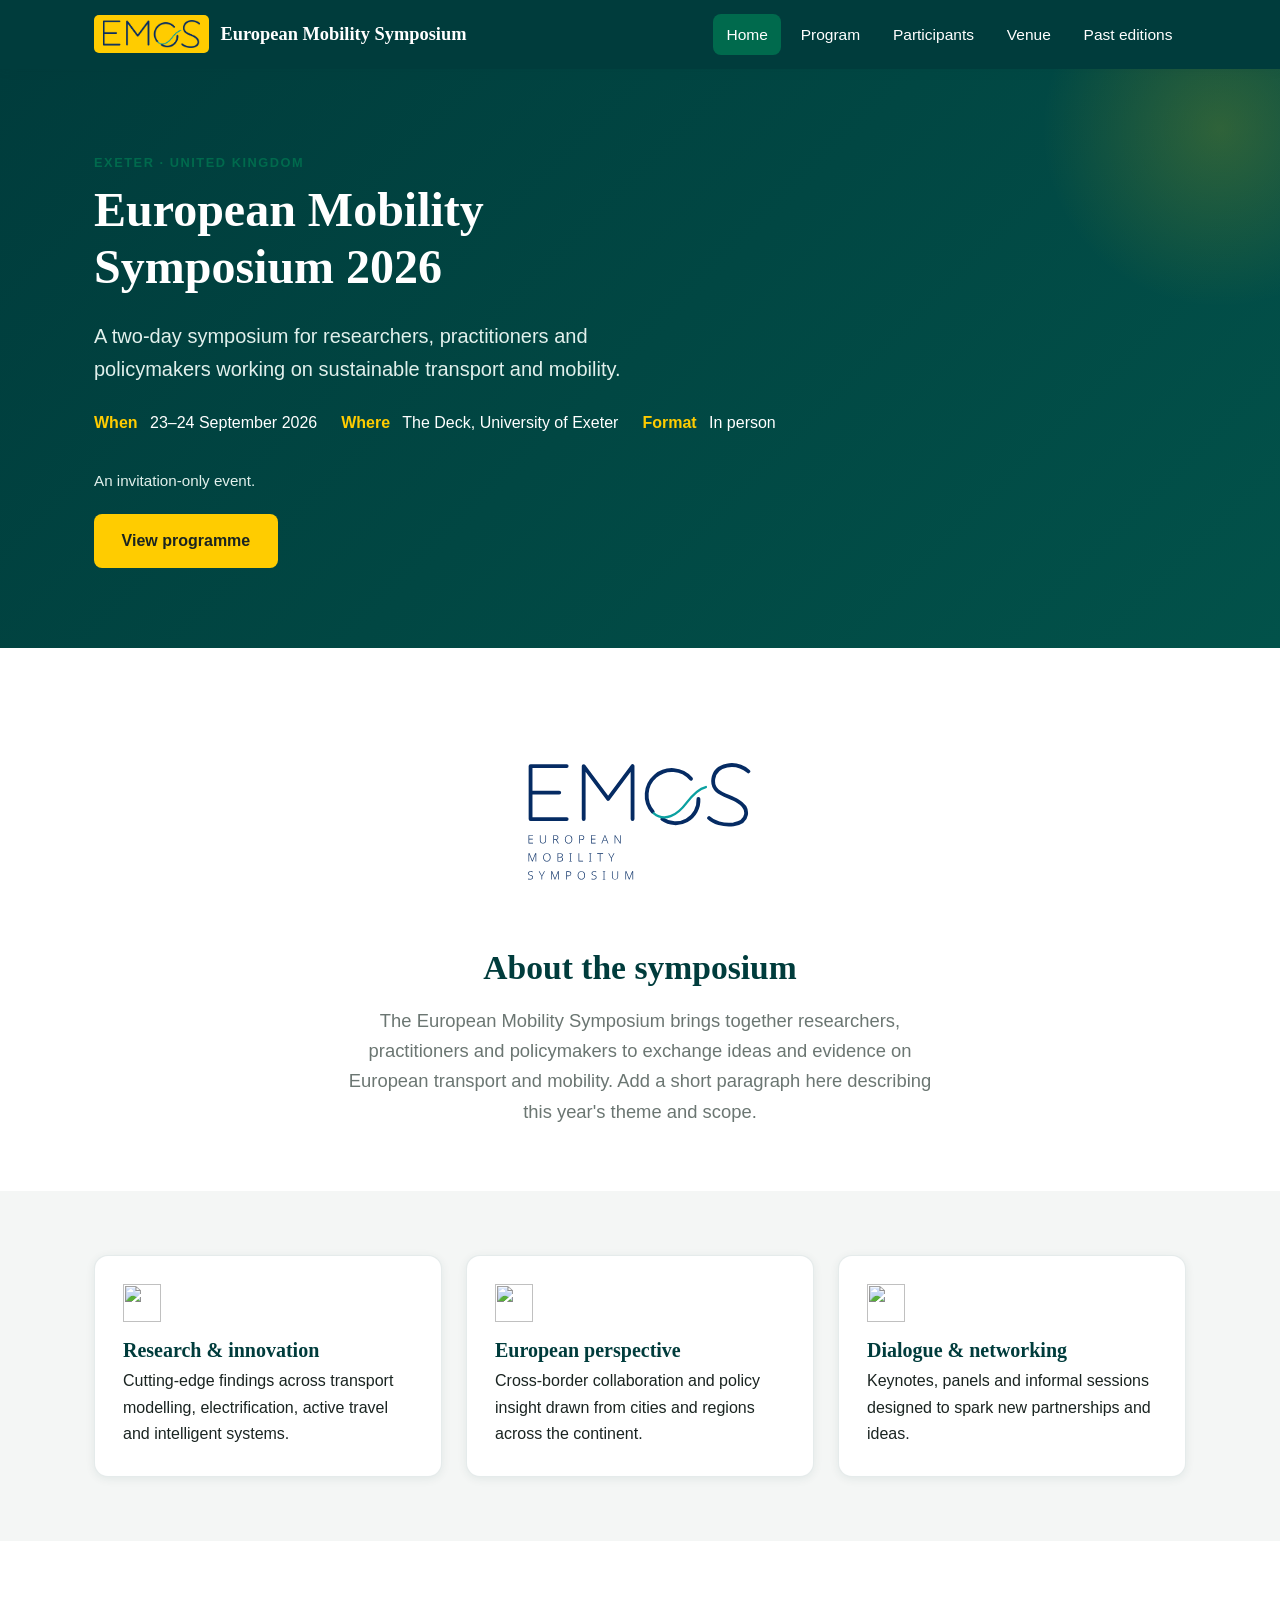
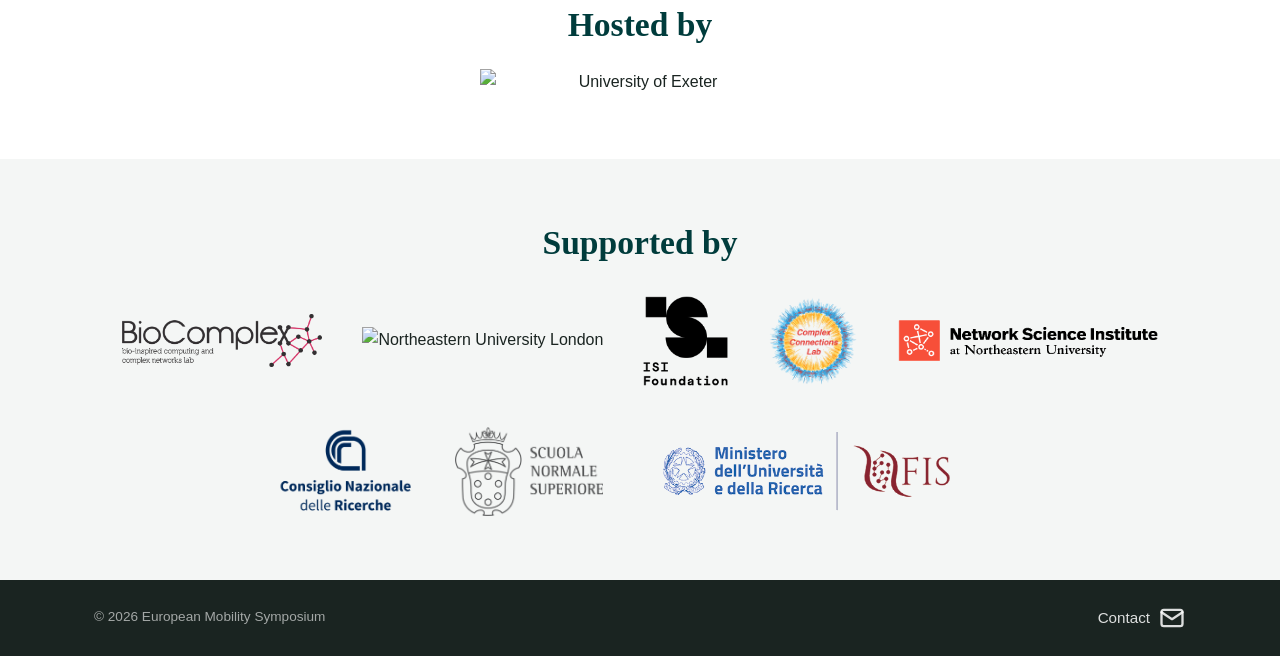
==== commit 237731c0: "Rename venue Sky Deck to the Deck; update address to Innovation Centre, Rennes Drive (EX4 4RN)" ====
--- a/index.html
+++ b/index.html
@@ -5,6 +5,10 @@
   <meta name="viewport" content="width=device-width, initial-scale=1.0" />
   <title>European Mobility Symposium</title>
   <meta name="description" content="The European Mobility Symposium brings together researchers, practitioners and policymakers shaping the future of sustainable mobility across Europe." />
+  <link rel="icon" type="image/svg+xml" href="favicon.svg" />
+  <link rel="icon" type="image/png" sizes="32x32" href="favicon-32x32.png" />
+  <link rel="icon" type="image/png" sizes="16x16" href="favicon-16x16.png" />
+  <link rel="apple-touch-icon" href="apple-touch-icon.png" />
   <link rel="stylesheet" href="styles.css" />
 </head>
 <body>
@@ -38,7 +42,7 @@
         <p class="hero__lead">A two-day symposium for researchers, practitioners and policymakers working on sustainable transport and mobility.</p>
         <div class="hero__meta">
           <div class="hero__meta-item"><span>When</span>&nbsp;23&ndash;24 September 2026</div>
-          <div class="hero__meta-item"><span>Where</span>&nbsp;Sky Deck, University of Exeter</div>
+          <div class="hero__meta-item"><span>Where</span>&nbsp;The Deck, University of Exeter</div>
           <div class="hero__meta-item"><span>Format</span>&nbsp;In person</div>
         </div>
         <p style="margin: 0 0 1.25rem; color: var(--green-tint); font-size: 0.95rem;">An invitation-only event.</p>
@@ -89,14 +93,14 @@
       <div class="container text-center">
         <h2>Supported by</h2>
         <div class="logo-row">
-          <img src="logos/biocomplexlab.png" alt="BioComplex Lab" style="max-height: 58px; max-width: 200px; width: auto;" />
-          <img src="logos/NE-London.png" alt="Northeastern University London" style="max-height: 90px; width: auto;" />
-          <img src="logos/isi_logo.png" alt="ISI Foundation" style="max-height: 90px; width: auto;" />
-          <img src="logos/complex_connection_low.png" alt="Complex Connections Lab" style="max-height: 90px; width: auto;" />
-          <img src="logos/netsi_hi.gif" alt="Network Science Institute at Northeastern University" style="max-height: 90px; max-width: 260px; width: auto;" />
-          <img src="logos/logo_CNR.png" alt="Consiglio Nazionale delle Ricerche" style="max-height: 90px; width: auto;" />
-          <img src="logos/SNS_logo.png" alt="Scuola Normale Superiore" style="max-height: 90px; width: auto;" />
-          <img src="logos/MUR-FIS.png" alt="Ministero dell'Università e della Ricerca — Fondo Italiano per la Scienza" style="max-height: 90px; width: auto;" />
+          <img src="logos/biocomplexlab.png" alt="BioComplex Lab" style="max-height: 58px; max-width: 200px;" />
+          <img src="logos/NE-London.png" alt="Northeastern University London" />
+          <img src="logos/isi_logo.png" alt="ISI Foundation" />
+          <img src="logos/complex_connection_low.png" alt="Complex Connections Lab" />
+          <img src="logos/netsi_hi.gif" alt="Network Science Institute at Northeastern University" style="max-width: 260px;" />
+          <img src="logos/logo_CNR.png" alt="Consiglio Nazionale delle Ricerche" />
+          <img src="logos/SNS_logo.png" alt="Scuola Normale Superiore" />
+          <img src="logos/MUR-FIS.png" alt="Ministero dell'Università e della Ricerca — Fondo Italiano per la Scienza" />
         </div>
       </div>
     </section>
--- a/styles.css
+++ b/styles.css
@@ -104,7 +104,8 @@
   color: var(--green-highlight);
   margin-bottom: 0.5rem;
 }
-.section--green .eyebrow { color: var(--eu-gold); }
+.section--green .eyebrow,
+.page-head .eyebrow { color: var(--eu-gold); }
 
 /* --------------------------------------------------------------------------
    Buttons
@@ -127,20 +128,6 @@
   color: var(--ink);
 }
 .btn--primary:hover { background: #ffd633; color: var(--ink); }
-
-.btn--secondary {
-  background: transparent;
-  color: var(--white);
-  border-color: var(--eu-blue-bright);
-}
-.btn--secondary:hover { background: rgba(50, 102, 173, 0.2); color: var(--white); }
-
-.btn--outline {
-  background: transparent;
-  color: var(--green-deep);
-  border-color: var(--green-deep);
-}
-.btn--outline:hover { background: var(--green-deep); color: var(--white); }
 
 /* --------------------------------------------------------------------------
    Header / navigation
@@ -313,7 +300,6 @@
   display: grid;
   gap: 1.5rem;
 }
-.grid--2 { grid-template-columns: repeat(auto-fit, minmax(280px, 1fr)); }
 .grid--3 { grid-template-columns: repeat(auto-fit, minmax(240px, 1fr)); }
 
 .card {
@@ -325,18 +311,6 @@
   transition: transform var(--transition), box-shadow var(--transition);
 }
 .card:hover { transform: translateY(-3px); box-shadow: var(--shadow-lg); }
-.card__icon {
-  width: 48px;
-  height: 48px;
-  border-radius: 50%;
-  background: var(--green-tint);
-  color: var(--green-deep);
-  display: grid;
-  place-items: center;
-  font-size: 1.4rem;
-  font-weight: 700;
-  margin-bottom: 1rem;
-}
 .card__icon-img {
   display: block;
   width: 38px;
@@ -373,7 +347,6 @@
   font-size: 0.95rem;
 }
 .schedule__title { margin: 0.15rem 0 0.25rem; font-size: 1.15rem; }
-.schedule__meta { color: var(--slate); font-size: 0.9rem; margin: 0; }
 
 .schedule__item--break .schedule__title {
   display: inline-block;
@@ -387,25 +360,12 @@
 }
 .schedule__item--break::before { background: #E0A800; }
 
-.day-tabs {
-  display: flex;
-  flex-wrap: wrap;
-  gap: 0.5rem;
-  margin-bottom: 2rem;
-}
-.day-tab {
-  padding: 0.6rem 1.2rem;
-  border-radius: var(--radius);
-  background: var(--mist);
-  color: var(--green-deep);
-  font-weight: 600;
-  border: 1px solid transparent;
-  cursor: pointer;
-}
-.day-tab.is-active {
-  background: var(--green-deep);
-  color: var(--white);
-}
+.day-heading {
+  margin: 0 0 1.5rem;
+  padding-bottom: 0.5rem;
+  border-bottom: 2px solid var(--green-tint);
+}
+.day-heading + .schedule { margin-bottom: 3rem; }
 
 /* --------------------------------------------------------------------------
    Speakers / attendees
@@ -431,35 +391,8 @@
 .person__org { color: var(--slate); font-size: 0.88rem; margin: 0; }
 
 /* --------------------------------------------------------------------------
-   Stats
-   -------------------------------------------------------------------------- */
-.stats {
-  display: grid;
-  grid-template-columns: repeat(auto-fit, minmax(160px, 1fr));
-  gap: 1.5rem;
-  text-align: center;
-}
-.stat__num {
-  font-family: var(--font-serif);
-  font-size: 2.6rem;
-  font-weight: 700;
-  color: var(--eu-gold);
-  line-height: 1;
-}
-.section:not(.section--green) .stat__num { color: var(--green-highlight); }
-.stat__label { color: inherit; font-size: 0.95rem; margin: 0.35rem 0 0; opacity: 0.9; }
-
-/* --------------------------------------------------------------------------
    Venue
    -------------------------------------------------------------------------- */
-.split {
-  display: grid;
-  grid-template-columns: 1fr 1fr;
-  gap: 2.5rem;
-  align-items: center;
-}
-@media (max-width: 820px) { .split { grid-template-columns: 1fr; } }
-
 .info-list { list-style: none; padding: 0; margin: 0; }
 .info-list li {
   padding: 0.75rem 0;
@@ -470,12 +403,63 @@
 .info-list li:last-child { border-bottom: 0; }
 .info-list strong { color: var(--green-deep); min-width: 120px; display: inline-block; }
 
-.map-embed {
+/* Interactive venue map (Leaflet + OpenStreetMap) */
+#venue-map {
   width: 100%;
-  aspect-ratio: 4 / 3;
-  border: 0;
+  height: 480px;
   border-radius: var(--radius-lg);
   box-shadow: var(--shadow);
+  z-index: 0;
+}
+/* Desaturate only the map tiles; markers stay in colour */
+#venue-map .leaflet-tile-pane { filter: grayscale(1) contrast(0.92) brightness(1.04); }
+
+.map-legend {
+  display: flex;
+  flex-wrap: wrap;
+  gap: 0.75rem 1.75rem;
+  margin-top: 1.25rem;
+}
+.map-legend span { display: inline-flex; align-items: center; gap: 0.5rem; font-size: 0.92rem; color: var(--slate); }
+.map-legend i {
+  width: 18px; height: 18px; border-radius: 50%;
+  border: 2px solid #fff; box-shadow: 0 1px 3px rgba(0,0,0,0.3); flex-shrink: 0;
+}
+.sw-conf { background: var(--green-deep); border-color: var(--eu-gold) !important; }
+.sw-hotel { background: #185FA5; }
+.sw-dining { background: #D85A30; }
+.sw-todo { background: #0F8A6D; }
+
+/* Map marker glyphs */
+.mk {
+  width: 28px; height: 28px; border-radius: 50%;
+  display: grid; place-items: center;
+  border: 2px solid #fff; color: #fff;
+  box-shadow: 0 1px 4px rgba(0,0,0,0.45);
+}
+.mk svg { width: 15px; height: 15px; }
+.mk--hotel { background: #185FA5; }
+.mk--dining { background: #D85A30; }
+.mk--todo { background: #0F8A6D; }
+.mk--conf { width: 42px; height: 42px; background: var(--green-deep); border: 3px solid var(--eu-gold); color: var(--eu-gold); }
+.mk--conf svg { width: 22px; height: 22px; }
+
+/* Place lists */
+.place-list {
+  list-style: none; padding: 0; margin: 1.5rem 0 0;
+  display: grid; grid-template-columns: repeat(auto-fill, minmax(240px, 1fr)); gap: 1rem;
+}
+.place-list li {
+  padding: 1rem 1.2rem; background: var(--white);
+  border: 1px solid rgba(0, 60, 60, 0.1); border-radius: var(--radius); box-shadow: var(--shadow);
+}
+.place-list strong { display: block; color: var(--green-deep); margin-bottom: 0.15rem; }
+.place-list span { font-size: 0.9rem; color: var(--slate); }
+.place-group + .place-group { margin-top: 2.5rem; }
+.place-group h3 { display: flex; align-items: center; gap: 0.6rem; }
+.place-group h3 i {
+  width: 16px; height: 16px; border-radius: 50%;
+  border: 2px solid #fff; box-shadow: 0 1px 3px rgba(0,0,0,0.3);
 }
 
 /* --------------------------------------------------------------------------
@@ -524,17 +508,7 @@
   gap: 2.5rem;
   margin-top: 2rem;
 }
-.logo-placeholder {
-  width: 180px;
-  height: 90px;
-  border: 1px dashed rgba(0, 60, 60, 0.3);
-  border-radius: var(--radius);
-  display: grid;
-  place-items: center;
-  color: var(--slate);
-  font-size: 0.85rem;
-  background: var(--white);
-}
+.logo-row img { max-height: 90px; width: auto; }
 
 /* --------------------------------------------------------------------------
    Footer
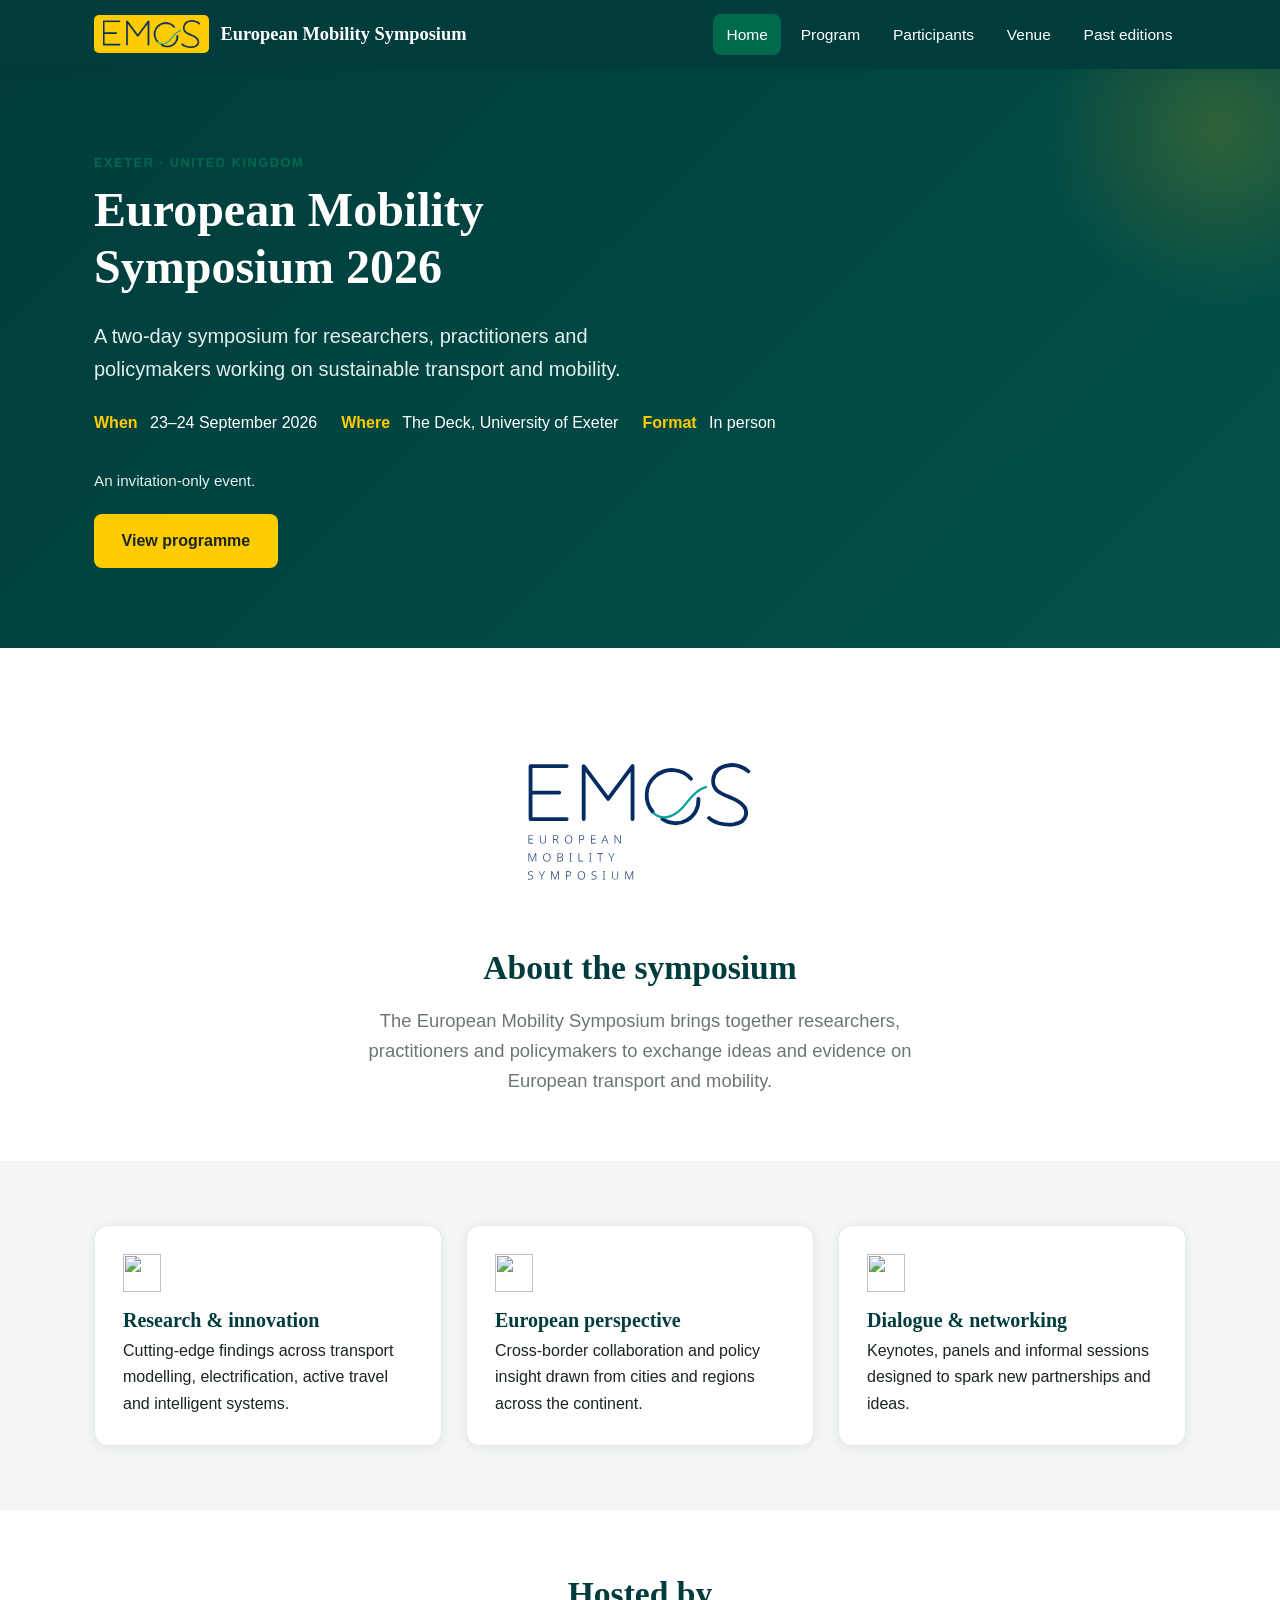
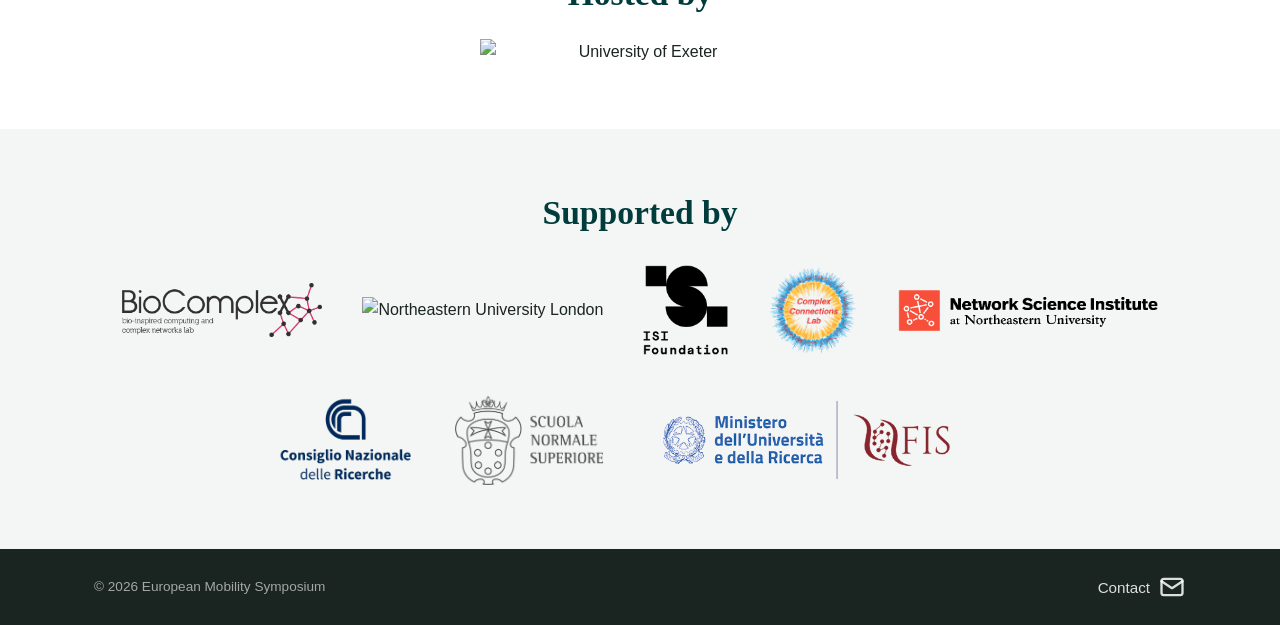
==== commit edb85c8e: "Remove template placeholder text from home, participants and past editions" ====
--- a/index.html
+++ b/index.html
@@ -56,7 +56,7 @@
       <div class="container text-center">
         <img class="about-logo" src="logos/EMoS_logo.svg" alt="European Mobility Symposium" />
         <h2>About the symposium</h2>
-        <p class="lead" style="margin: 0 auto;">The European Mobility Symposium brings together researchers, practitioners and policymakers to exchange ideas and evidence on European transport and mobility. Add a short paragraph here describing this year's theme and scope.</p>
+        <p class="lead" style="margin: 0 auto;">The European Mobility Symposium brings together researchers, practitioners and policymakers to exchange ideas and evidence on European transport and mobility.</p>
       </div>
     </section>
 
--- a/styles.css
+++ b/styles.css
@@ -324,7 +324,7 @@
 /* --------------------------------------------------------------------------
    Program / schedule
    -------------------------------------------------------------------------- */
-.schedule { border-left: 3px solid var(--green-tint); margin-left: 0.5rem; }
+.schedule { border-left: 3px solid var(--green-tint); margin-left: 0.5rem; margin-bottom: 2.5rem; }
 .schedule__item {
   position: relative;
   padding: 0 0 2rem 2rem;
@@ -365,7 +365,32 @@
   padding-bottom: 0.5rem;
   border-bottom: 2px solid var(--green-tint);
 }
-.day-heading + .schedule { margin-bottom: 3rem; }
+.phase {
+  font-family: var(--font-serif);
+  font-size: 1.2rem;
+  font-weight: 600;
+  color: var(--green-highlight);
+  margin: 0 0 1.25rem;
+}
+
+/* Programme "at a glance" cards */
+.glance-card h3 { margin-bottom: 0.15rem; }
+.glance-card__day {
+  text-transform: uppercase;
+  letter-spacing: 0.1em;
+  font-size: 0.72rem;
+  font-weight: 700;
+  color: var(--green-highlight);
+  margin: 0 0 0.35rem;
+}
+.glance-card__time { color: var(--slate); font-size: 0.9rem; margin: 0 0 0.85rem; }
+.glance-list { list-style: none; padding: 0; margin: 0; }
+.glance-list li {
+  padding: 0.35rem 0;
+  border-top: 1px solid rgba(0, 60, 60, 0.08);
+  font-size: 0.95rem;
+}
+.glance-list li:first-child { border-top: 0; padding-top: 0; }
 
 /* --------------------------------------------------------------------------
    Speakers / attendees
